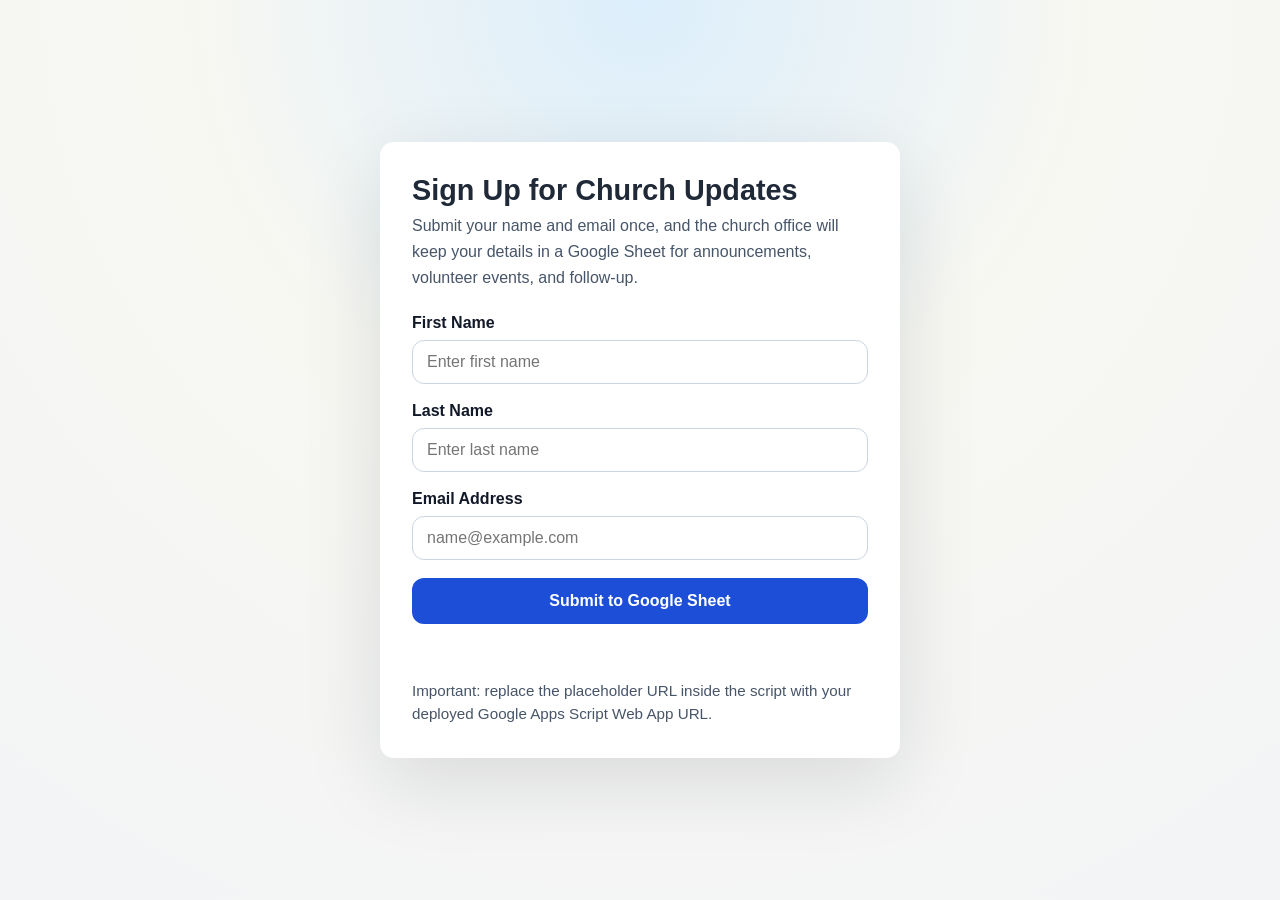
==== google-sheet-contact-form.html @ 472c11c1 "Update index.html Vercel project link" ====
<!doctype html>
<html lang="en">
<head>
  <meta charset="utf-8">
  <meta name="viewport" content="width=device-width, initial-scale=1">
  <title>Google Sheet Contact Form</title>
  <style>
    :root {
      --bg: #f7f7f2;
      --card: #ffffff;
      --text: #1f2937;
      --accent: #1d4ed8;
      --danger: #b91c1c;
      --radius: 14px;
      font-family: 'Segoe UI', Tahoma, Geneva, Verdana, sans-serif;
    }
    * {
      box-sizing: border-box;
    }
    body {
      margin: 0;
      min-height: 100vh;
      background: radial-gradient(circle at top, #dceefb 0%, #f7f7f2 40%, #f3f4f6 100%);
      color: var(--text);
      display: grid;
      place-items: center;
      padding: 20px;
    }
    .form-panel {
      width: min(520px, 100%);
      background: var(--card);
      border-radius: var(--radius);
      box-shadow: 0 24px 80px rgba(15, 23, 42, 0.12);
      padding: 32px;
    }
    h1 {
      margin-top: 0;
      margin-bottom: 6px;
      font-size: clamp(1.8rem, 2vw, 2.4rem);
    }
    p.description {
      margin-top: 0;
      margin-bottom: 24px;
      color: #475569;
      line-height: 1.6;
    }
    label {
      display: block;
      margin-bottom: 8px;
      font-weight: 600;
      color: #111827;
    }
    input {
      width: 100%;
      padding: 12px 14px;
      border: 1px solid #cbd5e1;
      border-radius: 12px;
      font-size: 1rem;
      background: #ffffff;
      color: #111827;
    }
    input:focus {
      outline: none;
      border-color: var(--accent);
      box-shadow: 0 0 0 4px rgba(59, 130, 246, 0.14);
    }
    .field {
      margin-bottom: 18px;
    }
    button {
      width: 100%;
      border: none;
      border-radius: 12px;
      background: var(--accent);
      color: white;
      padding: 14px 18px;
      font-size: 1rem;
      font-weight: 700;
      cursor: pointer;
      transition: transform 0.15s ease, background 0.15s ease;
    }
    button:hover {
      background: #2563eb;
      transform: translateY(-1px);
    }
    button:disabled {
      background: #93c5fd;
      cursor: not-allowed;
      transform: none;
    }
    .status {
      margin-top: 18px;
      min-height: 26px;
      font-weight: 600;
    }
    .status.success {
      color: #166534;
    }
    .status.error {
      color: var(--danger);
    }
    .note {
      margin: 12px 0 0;
      font-size: 0.95rem;
      color: #475569;
      line-height: 1.5;
    }
  </style>
</head>
<body>
  <div class="form-panel">
    <h1>Sign Up for Church Updates</h1>
    <p class="description">Submit your name and email once, and the church office will keep your details in a Google Sheet for announcements, volunteer events, and follow-up.</p>

    <form id="contactForm" novalidate>
      <div class="field">
        <label for="firstName">First Name</label>
        <input id="firstName" name="firstName" type="text" placeholder="Enter first name" required>
      </div>

      <div class="field">
        <label for="lastName">Last Name</label>
        <input id="lastName" name="lastName" type="text" placeholder="Enter last name" required>
      </div>

      <div class="field">
        <label for="email">Email Address</label>
        <input id="email" name="email" type="email" placeholder="name@example.com" required>
      </div>

      <button type="submit" id="submitBtn">Submit to Google Sheet</button>
      <div id="status" class="status" aria-live="polite"></div>
    </form>

    <p class="note">Important: replace the placeholder URL inside the script with your deployed Google Apps Script Web App URL.</p>
  </div>

  <script>
    // Vercel proxy URL that adds CORS headers and forwards to Apps Script
    const GAS_URL = 'https://church-members-form-jahl-fkxbb1g2n-antoniousamgads-projects.vercel.app/api/proxy?url=https://script.google.com/macros/s/AKfycbzH9V2vCYtWIKL9doeog-zLKEJLUmz7rI2RGtcRa2HzjMTWKBpr0kIfSPSYtFjn_4Enog/exec';

    const form = document.getElementById('contactForm');
    const statusEl = document.getElementById('status');
    const submitBtn = document.getElementById('submitBtn');

    function showStatus(message, type = 'success') {
      statusEl.textContent = message;
      statusEl.className = 'status ' + type;
    }

    function validateEmail(email) {
      return /^[^\s@]+@[^\s@]+\.[^\s@]+$/.test(email);
    }

    form.addEventListener('submit', async (event) => {
      event.preventDefault();
      showStatus('', 'success');

      const firstName = form.firstName.value.trim();
      const lastName = form.lastName.value.trim();
      const email = form.email.value.trim();

      if (!firstName || !lastName) {
        showStatus('Please enter both first name and last name.', 'error');
        return;
      }
      if (!validateEmail(email)) {
        showStatus('Please enter a valid email address.', 'error');
        return;
      }

      submitBtn.disabled = true;
      submitBtn.textContent = 'Sending...';

      const payload = {
        firstName,
        lastName,
        email,
      };

      try {
        const formData = new URLSearchParams();
        formData.append('payload', JSON.stringify(payload));

        const response = await fetch(GAS_URL, {
          method: 'POST',
          headers: {
            'Content-Type': 'application/x-www-form-urlencoded;charset=UTF-8'
          },
          body: formData,
        });

        if (!response.ok) {
          throw new Error('Network response not ok: ' + response.status);
        }

        const result = await response.json();
        if (result && (result.status === 'success' || result.result === 'success')) {
          showStatus('Submitted successfully. Your details are now saved to Google Sheets.', 'success');
          form.reset();
        } else {
          throw new Error(result && result.message ? result.message : 'Unexpected response');
        }
      } catch (error) {
        console.error(error);
        showStatus('Unable to submit. Check the script URL and try again.', 'error');
      } finally {
        submitBtn.disabled = false;
        submitBtn.textContent = 'Submit to Google Sheet';
      }
    });
  </script>
</body>
</html>
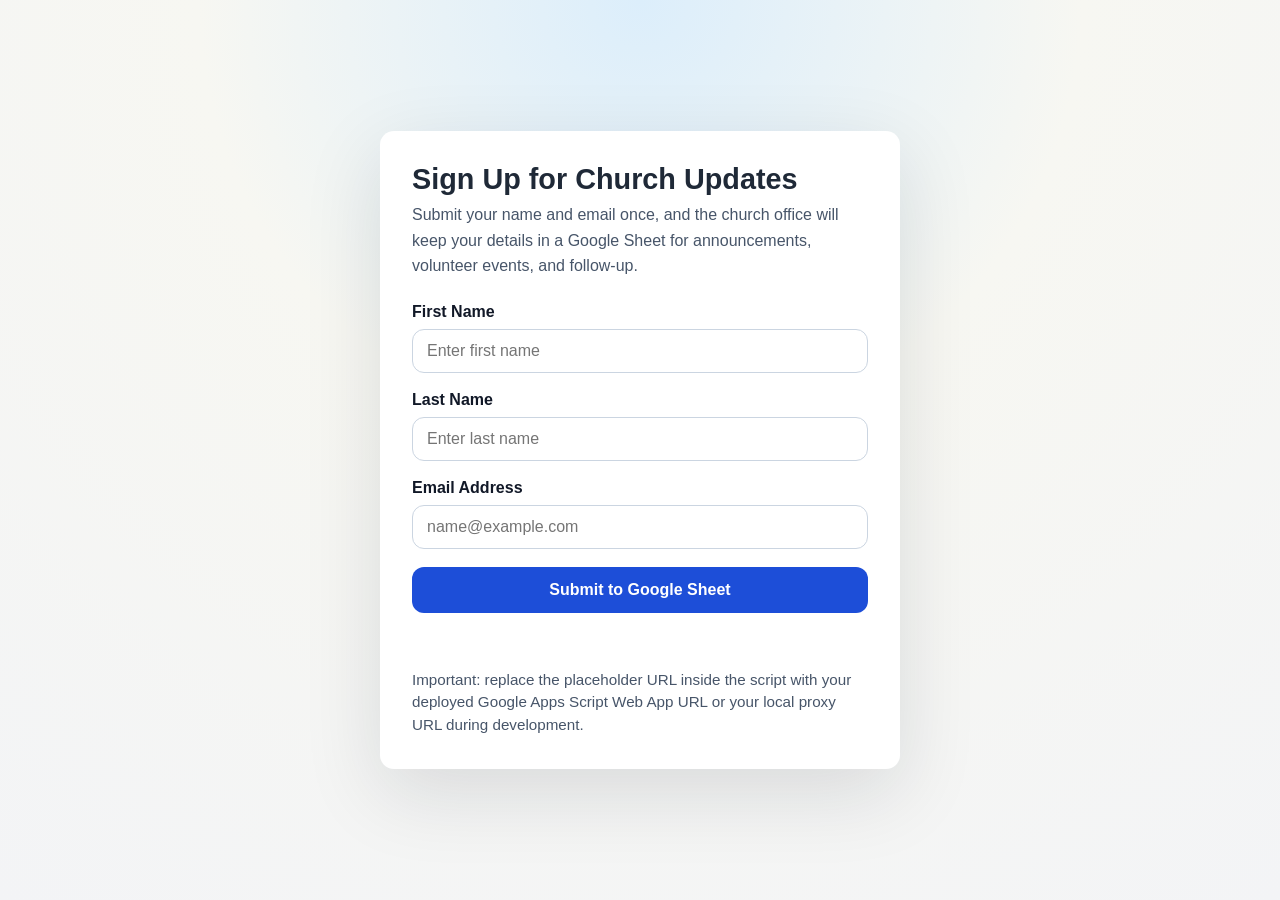
==== commit 7bc95c87: "Merge pull request #1 from AntoniousAmgad/merge-simple-form-vercel Merge simple form vercel" ====
--- a/google-sheet-contact-form.html
+++ b/google-sheet-contact-form.html
@@ -132,12 +132,14 @@
       <div id="status" class="status" aria-live="polite"></div>
     </form>
 
-    <p class="note">Important: replace the placeholder URL inside the script with your deployed Google Apps Script Web App URL.</p>
+    <p class="note">Important: replace the placeholder URL inside the script with your deployed Google Apps Script Web App URL or your local proxy URL during development.</p>
   </div>
 
   <script>
-    // Vercel proxy URL that adds CORS headers and forwards to Apps Script
-    const GAS_URL = 'https://church-members-form-jahl-fkxbb1g2n-antoniousamgads-projects.vercel.app/api/proxy?url=https://script.google.com/macros/s/AKfycbzH9V2vCYtWIKL9doeog-zLKEJLUmz7rI2RGtcRa2HzjMTWKBpr0kIfSPSYtFjn_4Enog/exec';
+    // Set this to your Google Apps Script Web App URL or local proxy URL.
+    // Use the direct Apps Script URL after deploying with "Anyone" access,
+    // or use the local proxy below for localhost development.
+    const GAS_URL = 'https://script.google.com/macros/s/YOUR_SCRIPT_ID/exec';
 
     const form = document.getElementById('contactForm');
     const statusEl = document.getElementById('status');
